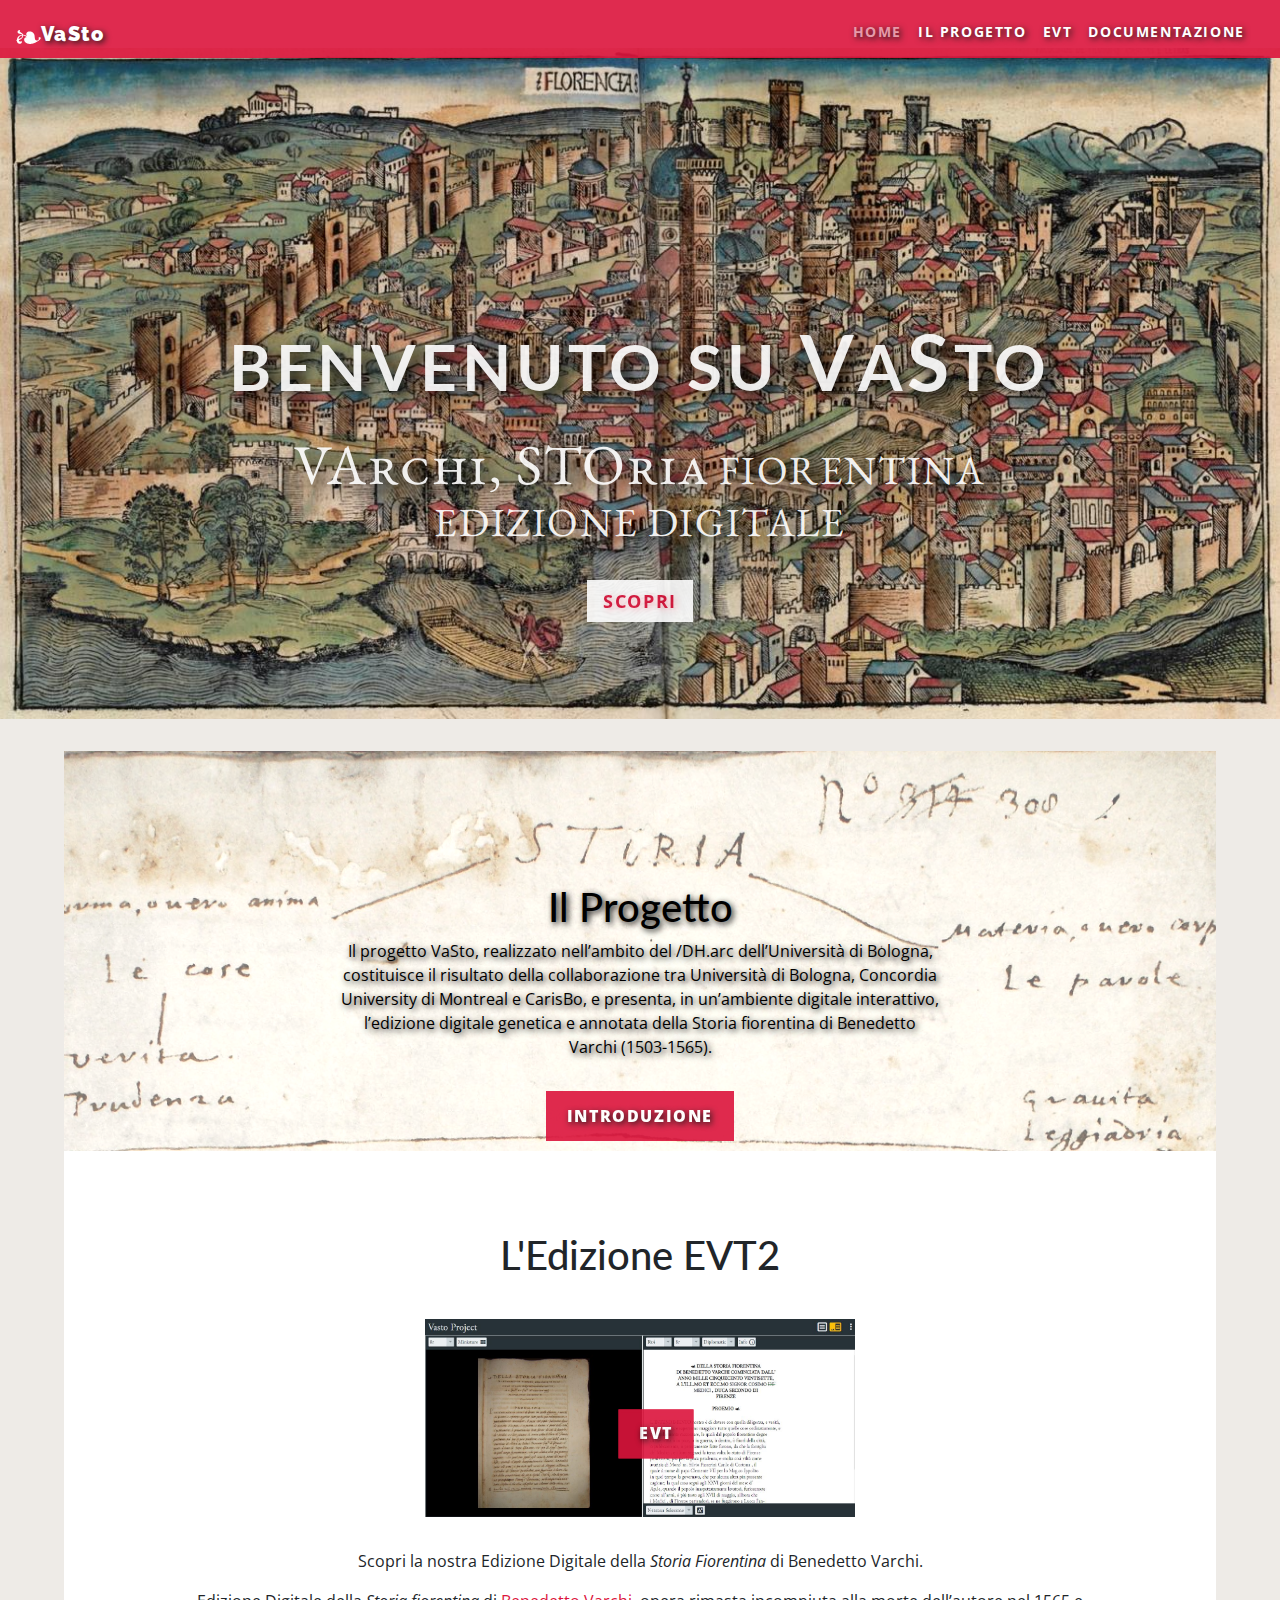
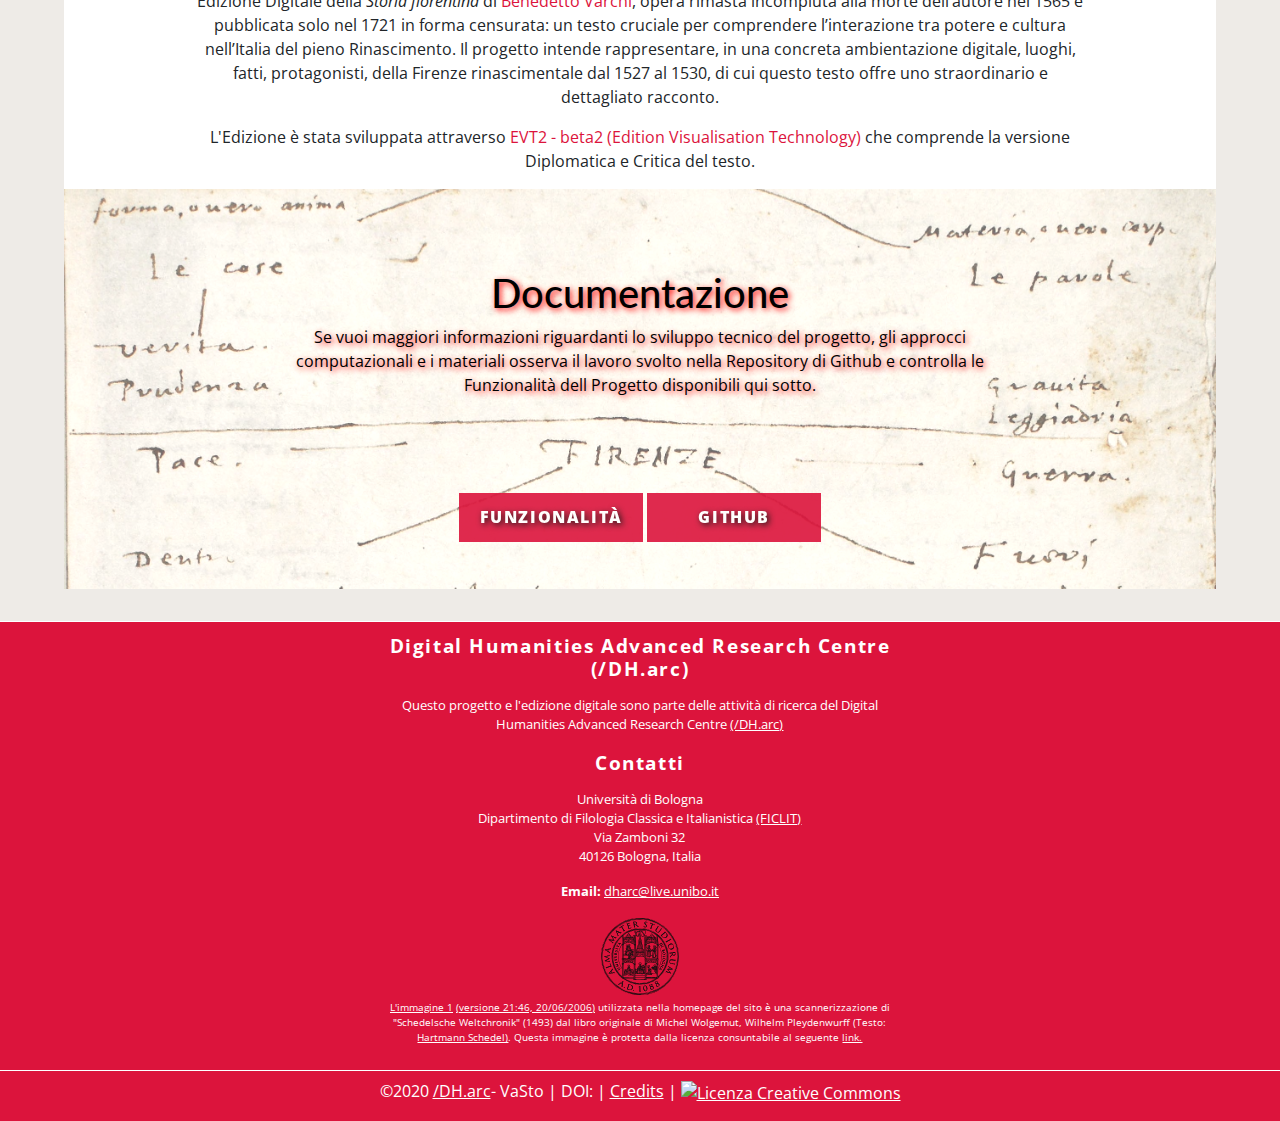
==== index.html @ d89b8e42 "init" ====
<!DOCTYPE html>
<html lang="en">
<head>
    <meta charset="utf-8">
    <meta name="viewport" content="width=device-width, initial-scale=1">
    <title>VaSto</title>
    <!-- Bootstrap CSS -->
    <link rel="stylesheet" href="https://stackpath.bootstrapcdn.com/bootstrap/4.4.1/css/bootstrap.min.css" integrity="sha384-Vkoo8x4CGsO3+Hhxv8T/Q5PaXtkKtu6ug5TOeNV6gBiFeWPGFN9MuhOf23Q9Ifjh" crossorigin="anonymous">
    <!-- Personal stylesheet -->
    <link rel="stylesheet" href="style.css">
    <!--    <link rel="stylesheet" href="css/fixed.css">-->
    <link rel="icon" href="images/favicon.ico" />
    <style>
        .navbar {
            background-color: #DC143C !important;
            opacity: 0.9 !important;
        }
        .btn-secondary{
            background-color: #DC143C !important;
            opacity: 0.9 !important;
            border-color: #DC143C !important ;
        }
    </style>
</head>

<body>

<!--- Start Home Section -->
<div id="home" style="padding-top:3em;">

    <!-- Navigation -->
    <nav id="navbar" class="navbar navbar-expand-md navbar-dark bg-dark fixed-top sticky-navigation" style="background-color: #DC143C;">
        <a class="navbar-brand" href="index.html"><img src="images/favicon.svg" alt="" style="width:15%;"/>VaSto</a>
        <button class="navbar-toggler" type="button" data-toggle="collapse" data-target="#navbarResponsive"  aria-label="Toggle navigation">
            <span class="navbar-toggler-icon"></span>
        </button>
        <div class="collapse navbar-collapse" id="navbarResponsive">
            <ul class="navbar-nav ml-auto">
                <li class="nav-item">
                    <a class="nav-link page-scroll active" href="index.html#Home">Home</a>
                </li>
                <li class="nav-item">
                    <a class="nav-link page-scroll" href="index.html#Progetto">Il Progetto</a>
                </li>
                <li class="nav-item">
                    <a class="nav-link page-scroll" href="index.html#EVT">EVT</a>
                </li>
                <li class="nav-item">
                    <a class="nav-link page-scroll" href="index.html#doc">Documentazione</a>
                </li>
            </ul>
        </div>
    </nav>
    <section class="page-section" id="Home">
        <div>
           
                <img class="d-block w-100" src="images/history.jpg" alt=""/>
                <div class="Home text-center">
                    <h1>BENVENUTO SU <span class="maiusc" style="font-size: 1.2em;">V</span>A<span class="maiusc" style="font-size: 1.2em;">S</span>TO</h1>
                    <h3><span class="maiusc" style="font-variant: small-caps !important;">VArchi, STOria</span> FIORENTINA<br>
                        EDIZIONE DIGITALE</h3>
                    <a class="btn btn-light btn-lg" href="#EVT" style="color: #DC143C; background-color: white; border-color: #DC143C; opacity: 0.9; border: none;">Scopri</a>
                </div>
           
        </div>

     </section>
      

</div>
<div class="b">
<!--- End Home Section -->

<!--- Start Overview Section -->
<section class="page-section" id="Progetto" style="height: 25em;">

    <div class="col-12 narrow text-center">
        <h1>Il Progetto</h1>
        <p class="d">Il progetto VaSto, realizzato nell’ambito del /DH.arc dell’Università di Bologna, costituisce il risultato della collaborazione tra Università di Bologna, Concordia University di Montreal e CarisBo, e presenta, in un’ambiente digitale interattivo, l’edizione digitale genetica e annotata della Storia fiorentina di Benedetto Varchi (1503-1565).</p>
        <a id="intro" class="btn btn-secondary btn-md" href="Progetto.html">Introduzione</a>
    </div>
</section>
    <section class="page-section" id="EVT" style="padding-top:2em;">
<div>
    <div class="col-12 narrow text-center">
        <h1>L'Edizione EVT2</h1>
        <div class="container">
        <img id="evt" src="images/evt.JPG" alt=""/>
        <a id="center" class="btn btn-secondary btn-md" href="evt2beta2/index.html" target="_blank">EVT</a>
        </div> 
        <p>Scopri la nostra Edizione Digitale della <em>Storia Fiorentina</em> di Benedetto Varchi.</p>
        <p class="red">Edizione Digitale della <em>Storia fiorentina</em> di <a href="http://www.treccani.it/enciclopedia/benedetto-varchi/" target="_blank">Benedetto Varchi</a>, opera rimasta incompiuta alla morte dell’autore nel 1565
            e pubblicata solo nel 1721 in forma censurata: un testo cruciale per comprendere l’interazione tra potere e cultura nell’Italia
            del pieno Rinascimento.  Il progetto intende rappresentare, in una concreta ambientazione digitale, luoghi,
            fatti, protagonisti, della Firenze rinascimentale dal 1527 al 1530, di cui questo testo offre uno straordinario e dettagliato racconto.</p>
        <p class="red">L'Edizione è stata sviluppata attraverso <a href="http://evt.labcd.unipi.it/" target="_blank">EVT2 - beta2 (Edition Visualisation Technology)</a> che comprende la versione Diplomatica e Critica del testo.</p>
        
    </div>
</div>
</section>

<!--- End Overview Section -->
<section class="page-section" id="doc" style="height: 25em; padding-top:2em;">

    <div class="col-12 narrow text-center">
        <h1>Documentazione</h1>
        <p class="d" style="padding-bottom:4em;">Se vuoi maggiori informazioni riguardanti lo sviluppo tecnico del progetto, gli approcci computazionali e i materiali osserva il lavoro svolto nella Repository di Github e controlla le Funzionalità dell Progetto disponibili qui sotto.</p>
        <a id="right" class="btn btn-secondary btn-md" href="Funzionalità.html">Funzionalità</a>
        <a id="left" class="btn btn-secondary btn-md" href="https://github.com/ValentinaPasqual/ProgettoVasto"  target="_blank">Github</a>

    </div>
</section>
</div>


<!--- Start Contact Section -->
<section class="foot">
    <footer>
        <div class="row justify-content-center pt-1" style="background-color:#DC143C;">

            <div class="col-md-5 text-center" style="font-size:80%">
                <h3>Digital Humanities Advanced Research Centre (/DH.arc)</h3>
                <p>Questo progetto e l'edizione digitale sono parte delle attività di ricerca del Digital Humanities Advanced Research Centre <a href="https://centri.unibo.it/dharc/en/research/projects-at-dh-arc">(/DH.arc)</a></p>
                <h3>Contatti</h3>
                <p>Università di Bologna<br>
                    Dipartimento di Filologia Classica e Italianistica <a href="https://ficlit.unibo.it/it">(FICLIT)</a><br>
                    Via Zamboni 32<br>
                    40126 Bologna, Italia</p>
                <p><strong>Email:</strong> <a class="email-link" href="mailto:dharc@live.unibo.it">dharc@live.unibo.it</a></p>
                <img src="images/unibologo.svg" style="width:15%; height:auto; margin-bottom:1%" alt=""/>

                <p style="font-size:80%"><a href="https://upload.wikimedia.org/wikipedia/commons/archive/b/ba/20170728095613%21Nuremberg_chronicles_-_FLORENCIA.png">L'immagine 1</a> <a href="https://commons.wikimedia.org/wiki/File:Nuremberg_chronicles_-_FLORENCIA.png#filehistory">(versione 21:46, 20/06/2006)</a> utilizzata nella homepage del sito è una scannerizzazione di "Schedelsche Weltchronik" (1493) dal libro originale di Michel Wolgemut, Wilhelm Pleydenwurff (Testo: <a href="https://commons.wikimedia.org/wiki/Hartmann_Schedel">Hartmann Schedel)</a>. Questa immagine è protetta dalla licenza consuntabile al seguente <a href="https://commons.wikimedia.org/wiki/File:Nuremberg_chronicles_-_FLORENCIA.png">link.</a></p>
            </div>

            <hr class="socket">
            <p>&copy;2020 <a href="https://centri.unibo.it/dharc/en">/DH.arc</a>- VaSto | DOI:    | <a href="credits.html">Credits</a> | <a rel="license" href="http://creativecommons.org/licenses/by-nc-nd/3.0/deed.it"><img alt="Licenza Creative Commons" style="border-width:0" src="http://i.creativecommons.org/l/by-nc-nd/3.0/88x31.png" /></a><br />
            </p>

        </div> <!-- End of Row -->
    </footer>
</section>

<!--- End Contact Section -->


<!--- Script Source Files -->
<script src="https://code.jquery.com/jquery-3.4.1.slim.min.js" integrity="sha384-J6qa4849blE2+poT4WnyKhv5vZF5SrPo0iEjwBvKU7imGFAV0wwj1yYfoRSJoZ+n" crossorigin="anonymous"></script>
<script src="https://cdn.jsdelivr.net/npm/popper.js@1.16.0/dist/umd/popper.min.js" integrity="sha384-Q6E9RHvbIyZFJoft+2mJbHaEWldlvI9IOYy5n3zV9zzTtmI3UksdQRVvoxMfooAo" crossorigin="anonymous"></script>
<script src="https://stackpath.bootstrapcdn.com/bootstrap/4.4.1/js/bootstrap.min.js" integrity="sha384-wfSDF2E50Y2D1uUdj0O3uMBJnjuUD4Ih7YwaYd1iqfktj0Uod8GCExl3Og8ifwB6" crossorigin="anonymous"></script>

<!--- End of Script Source Files -->
</body>
</html>
---- style.css ----
@import url('https://fonts.googleapis.com/css2?family=EB+Garamond:wght@800&display=swap');
@import url('https://fonts.googleapis.com/css2?family=Lato:wght@700&display=swap');
@import url('https://fonts.googleapis.com/css2?family=Open+Sans&display=swap');
@import url('https://fonts.googleapis.com/css2?family=Raleway:wght@900&display=swap');
@import url('https://fonts.googleapis.com/css2?family=Fira+Sans:wght@300&display=swap');
body {
    overflow-x: hidden;
    font-family: 'Open Sans', sans-serif;
    /*color: to be defined;*/
    margin: auto 0;
}

h1 {
    font-family: 'Lato', sans-serif;
}

h2, h3{
    font-family: 'EB Garamond', serif;
    letter-spacing: .1rem;
}
.maiusc{
    font-size: 1.4em;
}

.foot:before {
    height: 3.8rem;
    margin-top: -5rem;
    content: "";
    display: block;
}
#right{
   margin-right:4em;
}
#left{
   margin-left:4em;
   padding-left:3em;
   padding-right:3em;
}

.b{
     border-right: 4em solid rgba(231, 227, 221, 0.7);
     border-left: 4em solid rgba(231, 227, 221, 0.7);
     border-top: 2em solid rgba(231, 227, 221, 0.7);
     border-bottom: 2em solid rgba(231, 227, 221, 0.7);
}


/*--- Navbar --*/

.navbar {
    text-transform: uppercase;
    font-weight: 700;
    font-size: .9rem;
    letter-spacing: .1rem;
    background-color: #DC143C;
}
.navbar-dark{
    background-color: #DC143C;
}
.navbar-brand {
    text-transform: capitalize;
    height: 1.9rem;
    font-weight: 900;
    font-family: 'Raleway', sans-serif;
    text-shadow: 2px 2px 6px black;
}

.navbar-nav {
    padding-right: .7rem;

}

.navbar-dark .navbar-nav .nav-link {
    color: white;
    padding-top: .8rem;
    text-shadow: 2px 2px 6px black;

}



.navbar-dark .navbar-nav .nav-link.active,
.navbar-dark .navbar-nav .nav-link:hover {
    color:rgb(228, 143, 160);
    
}

#color {
    color:white;
}

/*--- Slider --*/



.Home {
    position: absolute;
    top:35%;
    text-transform: uppercase;
    width: 100%;
}

.Home h1 {
    font-size: 4rem;
    font-weight: 700;
    letter-spacing: .3rem;
    color: rgba(255, 255, 255, 0.911);
    text-shadow: .4rem .4rem .9rem black;
    padding-bottom: 1rem;
}

.Home h3 {
    font-size: 2.5rem;
    font-weight: 400;
    text-shadow: .5rem .5rem 1rem black;
    padding-bottom: 1.6rem;
    color:rgba(255, 255, 255, 0.911);
    font-variant: small-caps;
}
.parallax{
    background-color:rgb(240, 240, 240);
    height: 100%; 

  /* Create the parallax scrolling effect */
  background-attachment: fixed;
  background-position: center;
  background-repeat: no-repeat;
  background-size: cover;
}
.btn-lg {
    border-width: medium;
    border-radius: 0;
    font-size: 1.1rem;
    font-family: 'Open Sans', sans-serif;
    font-weight: bold;
    letter-spacing: .1rem;
    text-shadow: 2px 2px 6px lightpink;
}

#evt{
    padding-top: 2rem;
    padding-bottom: 2rem;
}
.red a:link{
    color:crimson;
}
.red a:hover{
    color:crimson;
}
.red a:visited{
    color:crimson;
}
/*--- Overview Section --*/

.d{
    padding-left: 5rem;
    padding-right: 5rem;
}

#doc{

    color: black;
    text-shadow: 2px 2px 6px red;
    position:relative;
}
#doc:after{
 

        content: "";
        background: url("images/writ.JPG");
        background-position: center; /* Center the image */
        background-repeat: no-repeat; /* Do not repeat the image */
        background-size: cover;
        
        opacity: 0.6;
        top: 0;
        left: 0;
        bottom: 0;
        right: 0;
        position: absolute;
        z-index: -1; 
        filter: sepia(20%);

      
}

#Progetto{
    


    color: black;
    text-shadow: 2px 2px 6px black;
    padding-top: 5.3em;
    padding-left: 5em;
    padding-right: 5em;
    padding-bottom:0.5em;
    position:relative;


}
#Progetto:after{

        content: "";
        background: url("images/storia.JPG");
        background-position: center; /* Center the image */
        background-repeat: no-repeat; /* Do not repeat the image */
        background-size: cover;
        opacity: 0.6;
        top: 0;
        left: 0;
        bottom: 0;
        right: 0;
        position: absolute;
        z-index: -1;
        filter: sepia(20%);
        padding-bottom:0.5em;

      
}

#EVT{

    border-color: #DC143C;
    border-width: 5rem;
    border-radius: 0.5rem ;

}

.narrow {
    width: 80%;
    margin: 0 auto;
    padding-top: 3rem;
}
.btn-md {
    border-width: medium;
    border-radius: 0;
    padding: .6rem 1.1rem;
    text-transform: uppercase;
    margin: 1rem;
    font-family: 'Open Sans', sans-serif;
    letter-spacing: .1rem;
    font-weight: 900;
    color: white;
    text-shadow: 2px 2px 6px black;
}
.container{
position: relative;

}
#evt{
    width: 50%;
}
#center{
    position: absolute;
    top: 50%;
    left: 50%;
    transform: translate(-50%, -50%);
    -ms-transform: translate(-50%, -50%);
}

footer {
    color: white;
    margin-top: 1.3em;
    font-size: 1rem;

}

footer h3 {
    font-size: 1.2rem;
    margin-top: 0.5rem;
    margin-bottom: 1rem;
    font-family: 'Open Sans', sans-serif;
    font-weight: bold;
}

footer a {
    color: white;
}
footer a:hover{
    color: lightcoral;

}
footer a:link{
    color: white;
    text-decoration: underline;

}

footer a:visited {
    color:lightpink;
  }

hr.socket {
    border-top: .1rem solid white;
    width: 100%;
    margin: 0.5rem;
}
.credits{
    background-color: rgba(231, 227, 221, 0.7);
    margin-left:5em;
    margin-right: 10em;
}
#Credits h1{
    color: #DC143C;
    font-size:3rem;
    font-weight:bold;
    font-family: 'Fira Sans', sans-serif;
    padding-bottom: 0.5rem;
}
#Credits h2{
    color: black;
    font-size:1.3rem;
    font-weight:bold;
    font-family: 'Fira Sans', sans-serif;
    padding-top: 0.5rem;
    padding-bottom: 0.2rem;
}

#Credits p{
    color: rgb(31, 28, 28);
    font-size:1rem;
    font-family: 'Fira Sans', sans-serif;
    text-align: justify;
    font-size: 1.2em;
}
#Credits a:link{
    color: #DC143C;
}

#Credits a:visited {
    color:crimson;
  }
#Credits a:hover {
    color:crimson;
  }
#Documentation a:link{
    color: #DC143C;
}

#Documentation a:visited {
    color:crimson;
  }
#Documentation a:hover {
    color:crimson;
  }

#Documentation p{
    font-family: 'Fira Sans', sans-serif;
    text-align: justify;
    color: rgb(31, 28, 28);
}
#Documentation li{
    font-family: 'Fira Sans', sans-serif;
    text-align: justify;
    color: rgb(31, 28, 28);
    font-size: 1.2em;
    padding-bottom:0.4em
}
#Documentation h1{
    color: #DC143C;
    font-size:3rem;
    font-weight:bold;
    font-family: 'Fira Sans', sans-serif;
    padding-bottom: 0.5rem;
}
#Documentation h2{
    color: black;
    font-size:1.3rem;
    font-weight:bold;
    font-family: 'Fira Sans', sans-serif;
    padding-top: 0.5rem;
    padding-bottom: 0.2rem;
}
#Documentation h3{
    color: black;
    font-size:1rem;
    font-weight:bold;
    font-family: 'Fira Sans', sans-serif;
    padding-top: 0.5rem;
    padding-bottom: 0.2rem;
}

#Documentation p {
    font-weight:normal;
    font-size: 1.2em;
}
/*  #Documentation ul{
    list-style-type: none;
}*/
#Documentation ol{
    list-style-type: upper-roman;
}
#left{
    margin-left:0em;
}
#right{
    margin-right:0em;
}
.container-fluid{
    width: 90% !important;
    margin-right:2em !important;
    padding: 3em !important;
}

@media screen and (min-width:769px) and (max-width: 1199px) {  
    .Home{
        top: 20%;
    }
    .Home h1 {
        font-size: 3rem;
        letter-spacing: .15rem;
        padding-bottom: .5rem;
    }
    .Home h3 {
        font-size: 2rem;
        padding-bottom: 1.2rem;
        letter-spacing: .15rem;
    }
    .btn-lg {
        font-size: 0.9rem;
        letter-spacing: .25rem;
    }
    .btn-md {
        font-size: 0.9rem;
        letter-spacing: .25rem;
    }
    #center{
        font-size: 0.9rem;
        letter-spacing: .25rem;
    }
    .narrow h1 {
        font-size: 1.5rem;
    }
    h3{
        font-size: 1.5rem;
    }
    footer h3{
        font-size: 1rem;
    }
    footer{
        font-size:100%;
    }

    #Credits h1{
        font-size: 1.8rem;
        padding-bottom: 1rem;
    }
    #Credits h2{
        font-size: 1.5rem;;
    }
    
    #Credits p{
        font-size: 1rem
    }
    #Documentation h1{
        font-size: 1.8rem;
        padding-bottom: 1rem;
    }
   
    #Documentation h2{
        font-size: 1.5rem;;
    }
    #Documentation h3{
        font-size: 1.2rem;;
    }
    
    #Documentation p{
        font-size: 1rem
    }

    #doc{
        height:40%;
    }
    #Progetto{
    height:120%;
 
    padding-top: 2em;
    }
    p{
        font-size:95%;
    }
    .d{
        padding-left: 0em !important;
        padding-right:0em !important;
        padding-top: 3em;
        font-size: 95%;
    }
    #evt{
        width: 80%;
    }
    .b{
       border-left: 1em;
        border-right: 1em;
    }
    .footer{
        margin-top:1.9em;
    }
    .credits{
        margin: 0em;
    }
}

/*--- Media Queries --*/
@media (max-width: 768px) {
    .Home{
        top: 30%;
    }
    .Home h1 {
        font-size: 2rem;
        letter-spacing: .15rem;
        padding-bottom: .7rem;
    }
    .Home h3 {
        font-size: 1.2rem;
        padding-bottom: 2rem;
        letter-spacing: .15rem;
    }
    .btn-lg {
        font-size: 0.9rem;
        letter-spacing: .15rem;
    }
    .btn-md {
        font-size: 0.9rem;
        letter-spacing: .15rem;
    }
    #center{
        font-size: 0.9rem;
        letter-spacing: .15rem;
        margin-left:0.2em !important;
    }
    .narrow h1 {
        font-size: 95%;
    }
    h3{
        font-size: 95%;
    }

    #Credits h1{
        font-size:95%;
        padding-bottom: 1rem;
    }
    #Credits h2{
        font-size: 95%;
    }
    
    #Credits p{
        font-size: 95%;
    }
    #Documentation h1{
        font-size: 1.2rem;
        padding-bottom: 1rem;
    }
   
    #Documentation h2{
        font-size: 95%;
    }
    #Documentation h3{
        font-size: 95%;
    }
    
    #Documentation p{
        font-size: 95%;
    }
    #Documentation li{
        font-size: 95%;
    }
    #doc{
        height:30%;
    }
    p{
        font-size:95%;
    }
    #Progetto{
        padding-top:2em;
        padding-left: 0em;
        padding-right: 0em;
    }
    .d{
        padding-left: 0em !important;
        padding-right:0em !important;
        padding-top: 0em;
         font-size: 95%;
    }
    .b{
        border-left: 2em;
        border-right: 2em;
    }
    .footer{
        margin-top:1.6em;
    }
    .credits{
        margin: 0em;
    }
}


@media (max-width: 575px) {
    .Home{
        top: 15%;
    }
    .Home h1 {
        font-size: 100%;
        letter-spacing: .15rem;
        padding-bottom: .5rem;
    }
    .Home h3 {
        font-size: 95%;
        padding-bottom: .8rem;
        letter-spacing: .15rem;
    }
    .btn-lg {
        font-size: .9rem;
        letter-spacing: .10rem;
    }
    .btn-md{
        font-size: .9rem;
        letter-spacing: .10rem;
    }
    #center{
        font-size: 0.9rem;
        letter-spacing: .10rem;
        margin-right: 0.5em;

    }
    .narrow h1 {
        font-size: 1rem;
    }
    h3{
        font-size: 1.1rem;
    }
    footer h3{
        font-size: 0.8rem;
    }
    #Credits h1{
        font-size: 95%;
        padding-bottom: 1rem;
    }
    #Credits h2{
        font-size: 95%;
    }
    
    #Credits p{
        font-size: 75%;
    }
    #Documentation h1{
        font-size: 100%;
        padding-bottom: 1.5rem;
    }
    #Documentation h2{
        font-size: 100%;
    }
    #Documentation h3{
        font-size: 75%;
    }
    #Documentation p{
        font-size: 95%;
    }
    #Documentation li{
        font-size: 95%;
    }
    #doc{
        height:40%;
    }
    p{
        font-size:100%;
    }
    footer{
        font-size:85%;
    }
    .d{
        padding-left: 0em !important;
        padding-right:0em !important;
        padding-top: 0em;
        font-size:100%;
    }
    .b{
        border-left: 0em;
        border-right: 0em;
        font-size:95%;
    }
    #Progetto{
        padding-top: 1em;
        padding-left: 0em;
        padding-right: 0em;
    }
    #Progetto:after{
        opacity:0.3;
    }
    #doc:after{
        opacity:0.3;
    }
    #left{
    margin-left:0em;
    font-size:70%;
    left:70%;
}
    #right{
    margin-right:0em;
    font-size:70%;
}
#intro{
    font-size:70%;
}
#center{
    font-size:70%;
    margin-right: 0.5em;
}
.credits{
    margin: 0em;
}
}
@media (min-width: 1200px) { 
    .Home{
        height: 30em;
    }

}



/*============ BOOTSTRAP BREAK POINTS:

Extra small (xs) devices (portrait phones, less than 576px)
No media query since this is the default in Bootstrap

Small (sm) devices (landscape phones, 576px and up)
@media (min-width: 576px) { ... }

Medium (md) devices (tablets, 768px and up)
@media (min-width: 768px) { ... }

Large (lg) devices (desktops, 992px and up)
@media (min-width: 992px) { ... }

Extra (xl) large devices (large desktops, 1200px and up)
@media (min-width: 1200px) { ... }

=============*/

.Home h1 {text-transform:capitalize !Important}
.Home h3 {text-transform:capitalize !Important}
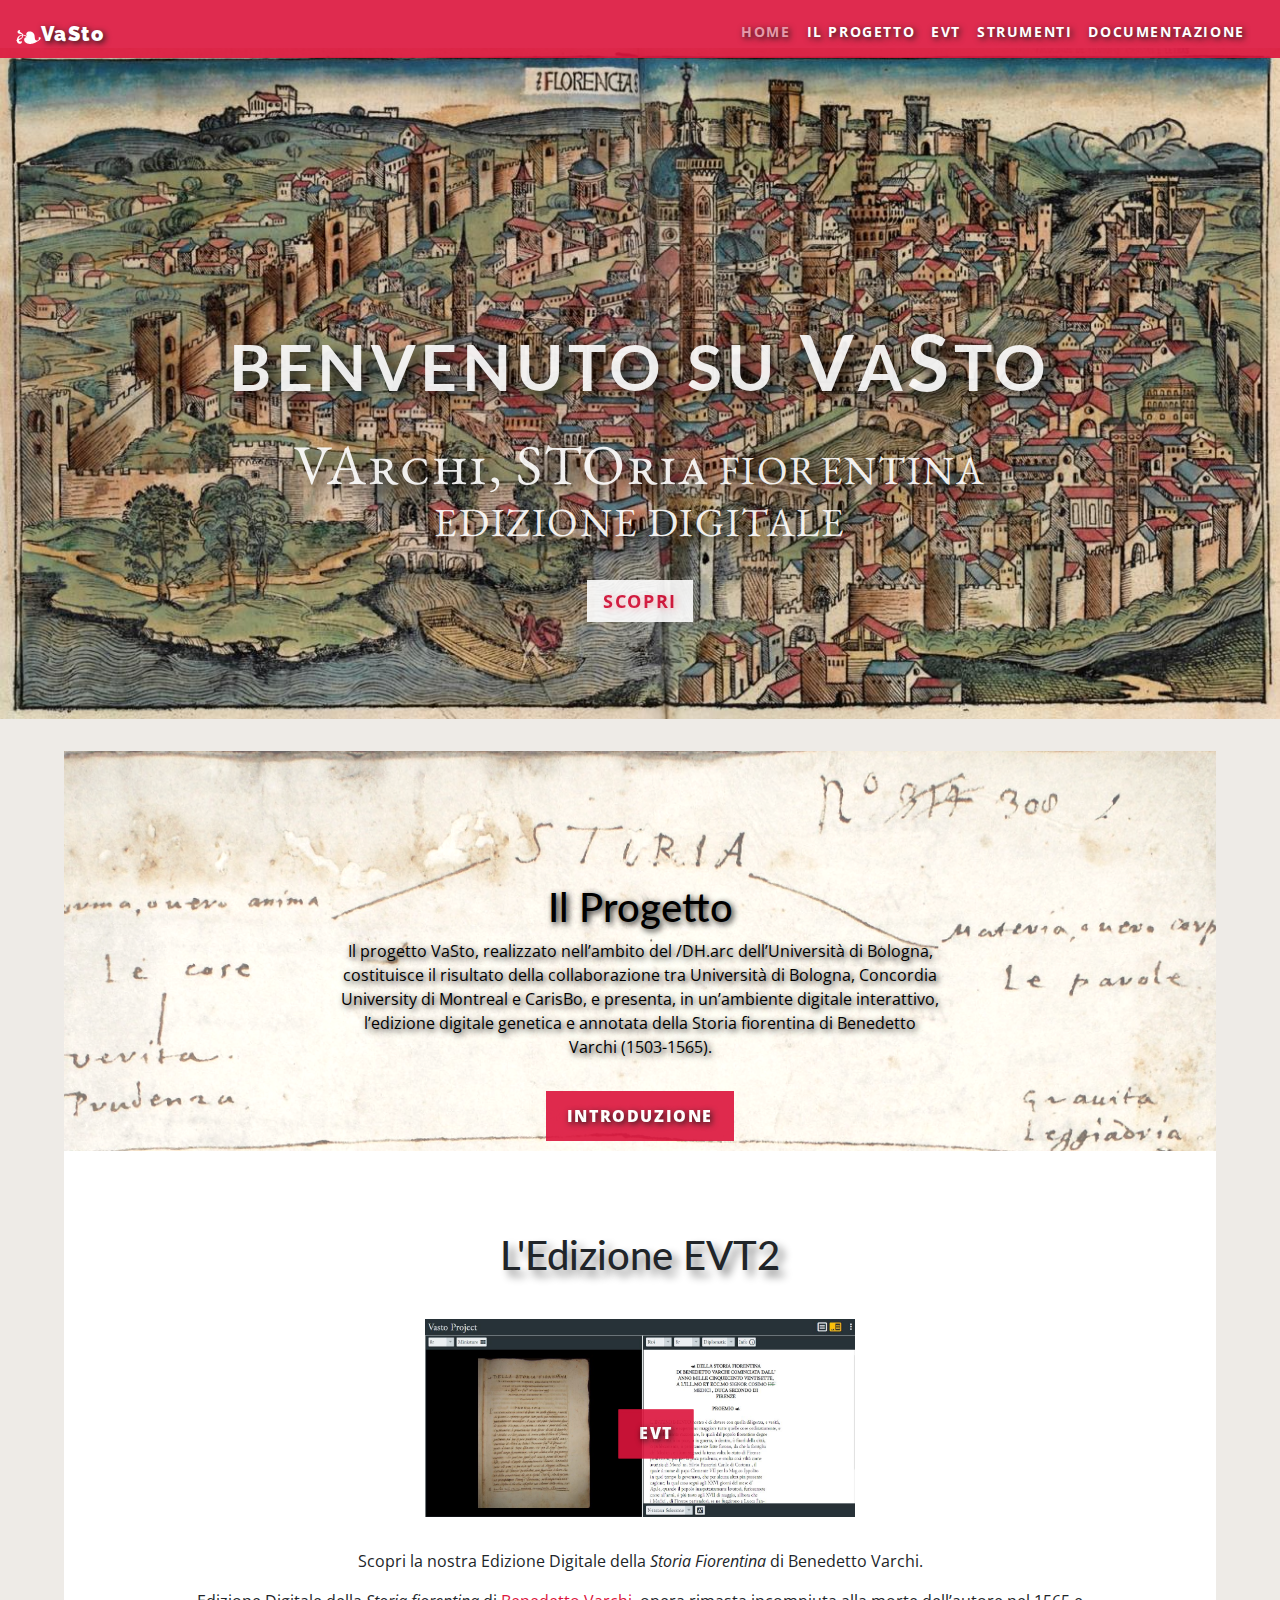
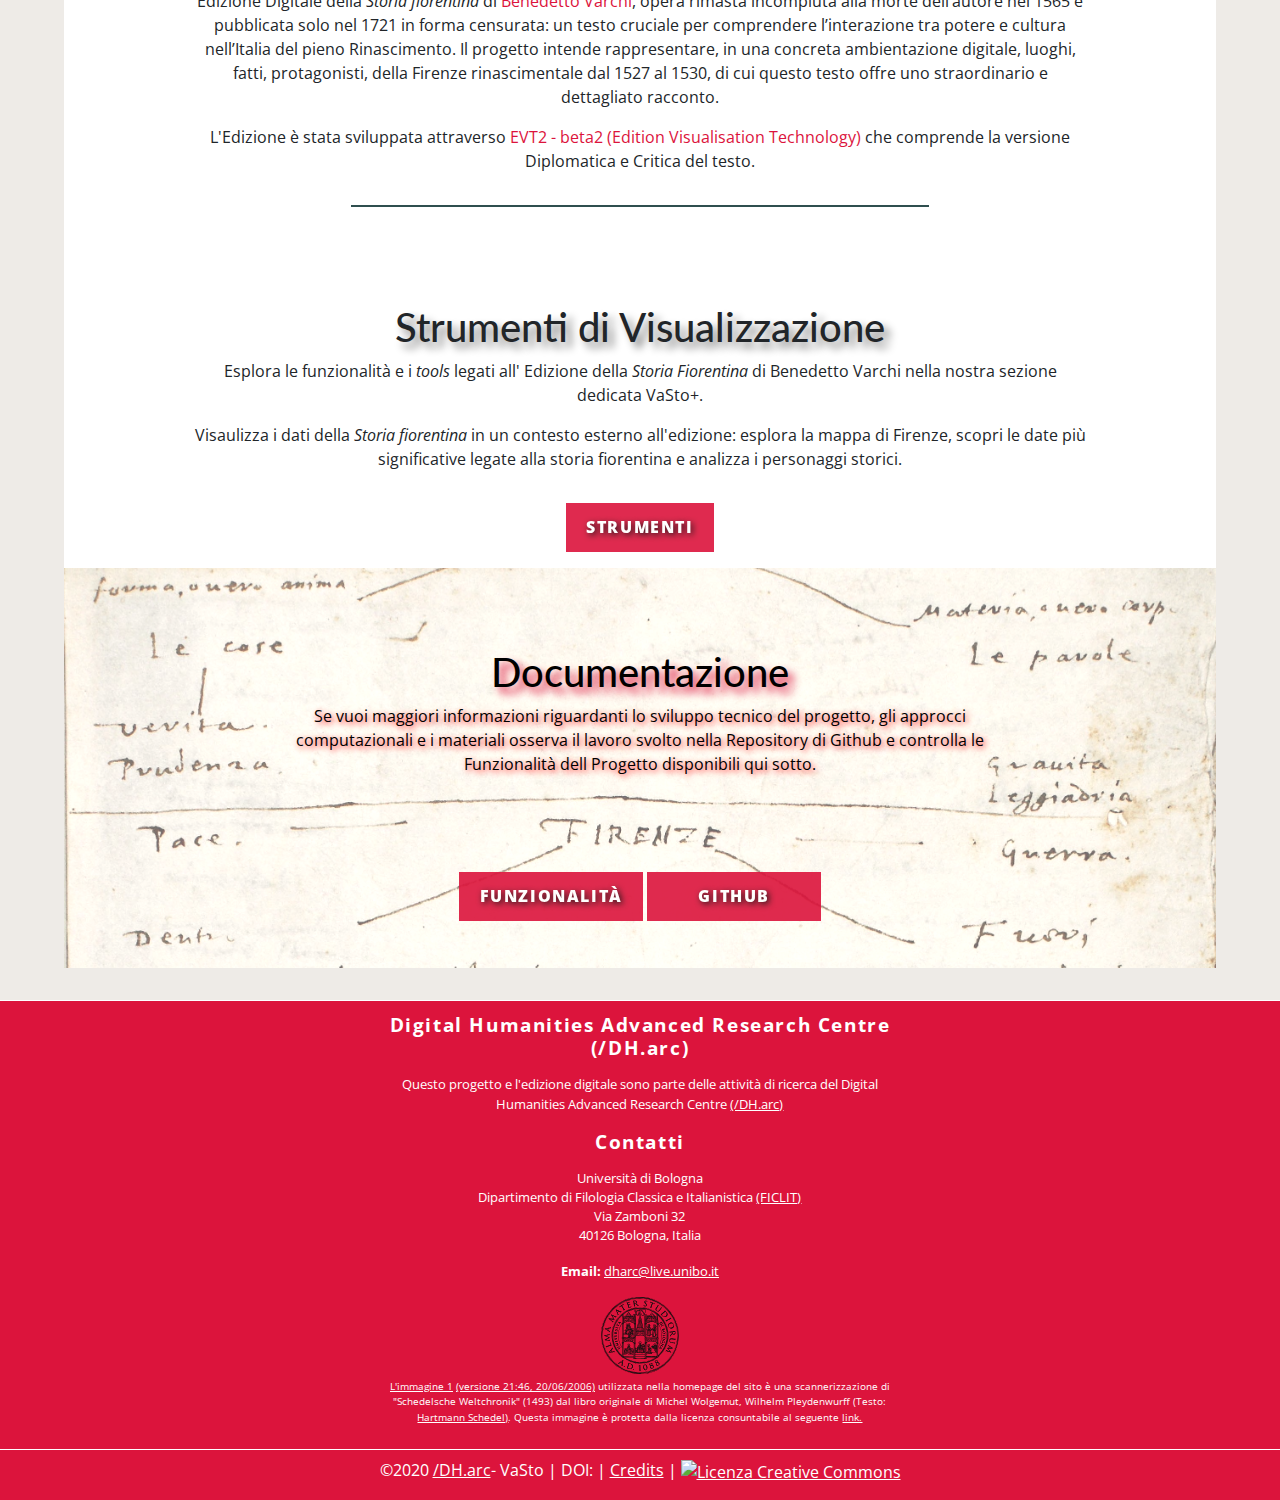
==== commit 7900e8fb: "Change" ====
--- a/index.html
+++ b/index.html
@@ -45,9 +45,13 @@
                 <li class="nav-item">
                     <a class="nav-link page-scroll" href="index.html#EVT">EVT</a>
                 </li>
+                 <li class="nav-item">
+                    <a class="nav-link page-scroll" href="index.html#Strumenti">Strumenti</a>
+                </li>
                 <li class="nav-item">
                     <a class="nav-link page-scroll" href="index.html#doc">Documentazione</a>
                 </li>
+               
             </ul>
         </div>
     </nav>
@@ -83,10 +87,10 @@
     <section class="page-section" id="EVT" style="padding-top:2em;">
 <div>
     <div class="col-12 narrow text-center">
-        <h1>L'Edizione EVT2</h1>
+        <h1 style="text-shadow: .4rem .4rem .5rem #808080 !important;">L'Edizione EVT2</h1>
         <div class="container">
         <img id="evt" src="images/evt.JPG" alt=""/>
-        <a id="center" class="btn btn-secondary btn-md" href="evt2beta2/index.html" target="_blank">EVT</a>
+        <a id="center" class="btn btn-secondary btn-md" href="https://milenacorbellini.github.io/VaSto_master/index.html#/imgTxt?d=Storia_Fiorentina&p=fol_701&s=Proemio&e=diplomatic&ce=critical" target="_blank">EVT</a>
         </div> 
         <p>Scopri la nostra Edizione Digitale della <em>Storia Fiorentina</em> di Benedetto Varchi.</p>
         <p class="red">Edizione Digitale della <em>Storia fiorentina</em> di <a href="http://www.treccani.it/enciclopedia/benedetto-varchi/" target="_blank">Benedetto Varchi</a>, opera rimasta incompiuta alla morte dell’autore nel 1565
@@ -98,12 +102,24 @@
     </div>
 </div>
 </section>
+<hr style="width:50%; margin-top: 2em; border: 1.5px solid darkslategrey;">
+<section class="page-section" id="strumenti" style="padding-top:2em;">
+    <div>
+        <div class="col-12 narrow text-center">
+            <h1 style="text-shadow: .4rem .4rem .5rem #808080 !important;">Strumenti di Visualizzazione</h1>
+            
+            <p>Esplora le funzionalità e i <i>tools</i> legati all' Edizione della <em>Storia Fiorentina</em> di Benedetto Varchi nella nostra sezione dedicata VaSto+.</p>
+            <p class="red">Visaulizza i dati della <em>Storia fiorentina</em> in un contesto esterno all'edizione: esplora la mappa di Firenze, scopri le date più significative legate alla storia fiorentina e analizza i personaggi storici. </p>
+            <a class="btn btn-secondary btn-md" href="Strumenti.html" target="_blank">STRUMENTI</a>
+        </div>
+    </div>
+    </section>
 
 <!--- End Overview Section -->
 <section class="page-section" id="doc" style="height: 25em; padding-top:2em;">
 
     <div class="col-12 narrow text-center">
-        <h1>Documentazione</h1>
+        <h1 style="text-shadow: .4rem .4rem .5rem  #DC143C !important;">Documentazione</h1>
         <p class="d" style="padding-bottom:4em;">Se vuoi maggiori informazioni riguardanti lo sviluppo tecnico del progetto, gli approcci computazionali e i materiali osserva il lavoro svolto nella Repository di Github e controlla le Funzionalità dell Progetto disponibili qui sotto.</p>
         <a id="right" class="btn btn-secondary btn-md" href="Funzionalità.html">Funzionalità</a>
         <a id="left" class="btn btn-secondary btn-md" href="https://github.com/ValentinaPasqual/ProgettoVasto"  target="_blank">Github</a>
--- a/style.css
+++ b/style.css
@@ -13,6 +13,7 @@
 
 h1 {
     font-family: 'Lato', sans-serif;
+
 }
 
 h2, h3{
@@ -301,6 +302,12 @@
     margin-left:5em;
     margin-right: 10em;
 }
+.strumenti{
+    background-color: rgba(231, 227, 221, 0.7);
+    margin-left:1em;
+    margin-right: 3em;
+    font-family: 'Fira Sans', sans-serif;
+}
 #Credits h1{
     color: #DC143C;
     font-size:3rem;
@@ -334,6 +341,39 @@
 #Credits a:hover {
     color:crimson;
   }
+ #Strumenti h1{
+    color: #DC143C;
+    font-size:3rem;
+    font-weight:bold;
+    font-family: 'Fira Sans', sans-serif;
+    padding-bottom: 0.5rem;
+}
+#Strumenti h2{
+    color: black;
+    font-size:1.3rem;
+    font-weight:bold;
+    font-family: 'Fira Sans', sans-serif;
+    padding-top: 0.5rem;
+    padding-bottom: 0.2rem;
+}
+
+#Strumenti p{
+    color: rgb(31, 28, 28);
+    font-size:1rem;
+    font-family: 'Fira Sans', sans-serif;
+    text-align: justify;
+    font-size: 1.2em;
+}
+#Strumenti a:link{
+    color: #DC143C;
+}
+
+#Strumenti a:visited {
+    color:crimson;
+  }
+#Strumenti a:hover {
+    color:crimson;
+  }
 #Documentation a:link{
     color: #DC143C;
 }
@@ -471,6 +511,8 @@
 
     #doc{
         height:40%;
+        color: black;
+        text-shadow: 2px 2px 6px red;
     }
     #Progetto{
     height:120%;
@@ -498,6 +540,20 @@
     }
     .credits{
         margin: 0em;
+    }
+    .strumenti{
+        margin:Oem;
+    }
+    #S{
+        margin: 0em 0em 0em 0em !important;
+        padding: 0em !important;
+      
+    }
+    .grid-container {
+        display: grid;
+        grid-template-columns: auto !important;
+        padding: 5px;
+        grid-column-gap: 0px;
     }
 }
 
@@ -592,6 +648,21 @@
     .credits{
         margin: 0em;
     }
+    .strumenti{
+        margin: 0em;
+     
+    }
+    #S{
+        margin: 0em 0em 0em 0em !important;
+        padding: 0em !important;
+      
+    }
+    .grid-container {
+        display: grid;
+        grid-template-columns: auto ;
+        padding: 5px;
+        grid-column-gap: 0px;
+    }
 }
 
 
@@ -709,6 +780,20 @@
 .credits{
     margin: 0em;
 }
+.strumenti{
+    margin:Oem;
+}
+#S{
+    margin: 0em 0em 0em 0em !important;
+    padding: 0em !important;
+  
+}
+.grid-container {
+    display: grid;
+    grid-template-columns: auto ;
+    padding: 5px;
+    grid-column-gap: 0px;
+}
 }
 @media (min-width: 1200px) { 
     .Home{
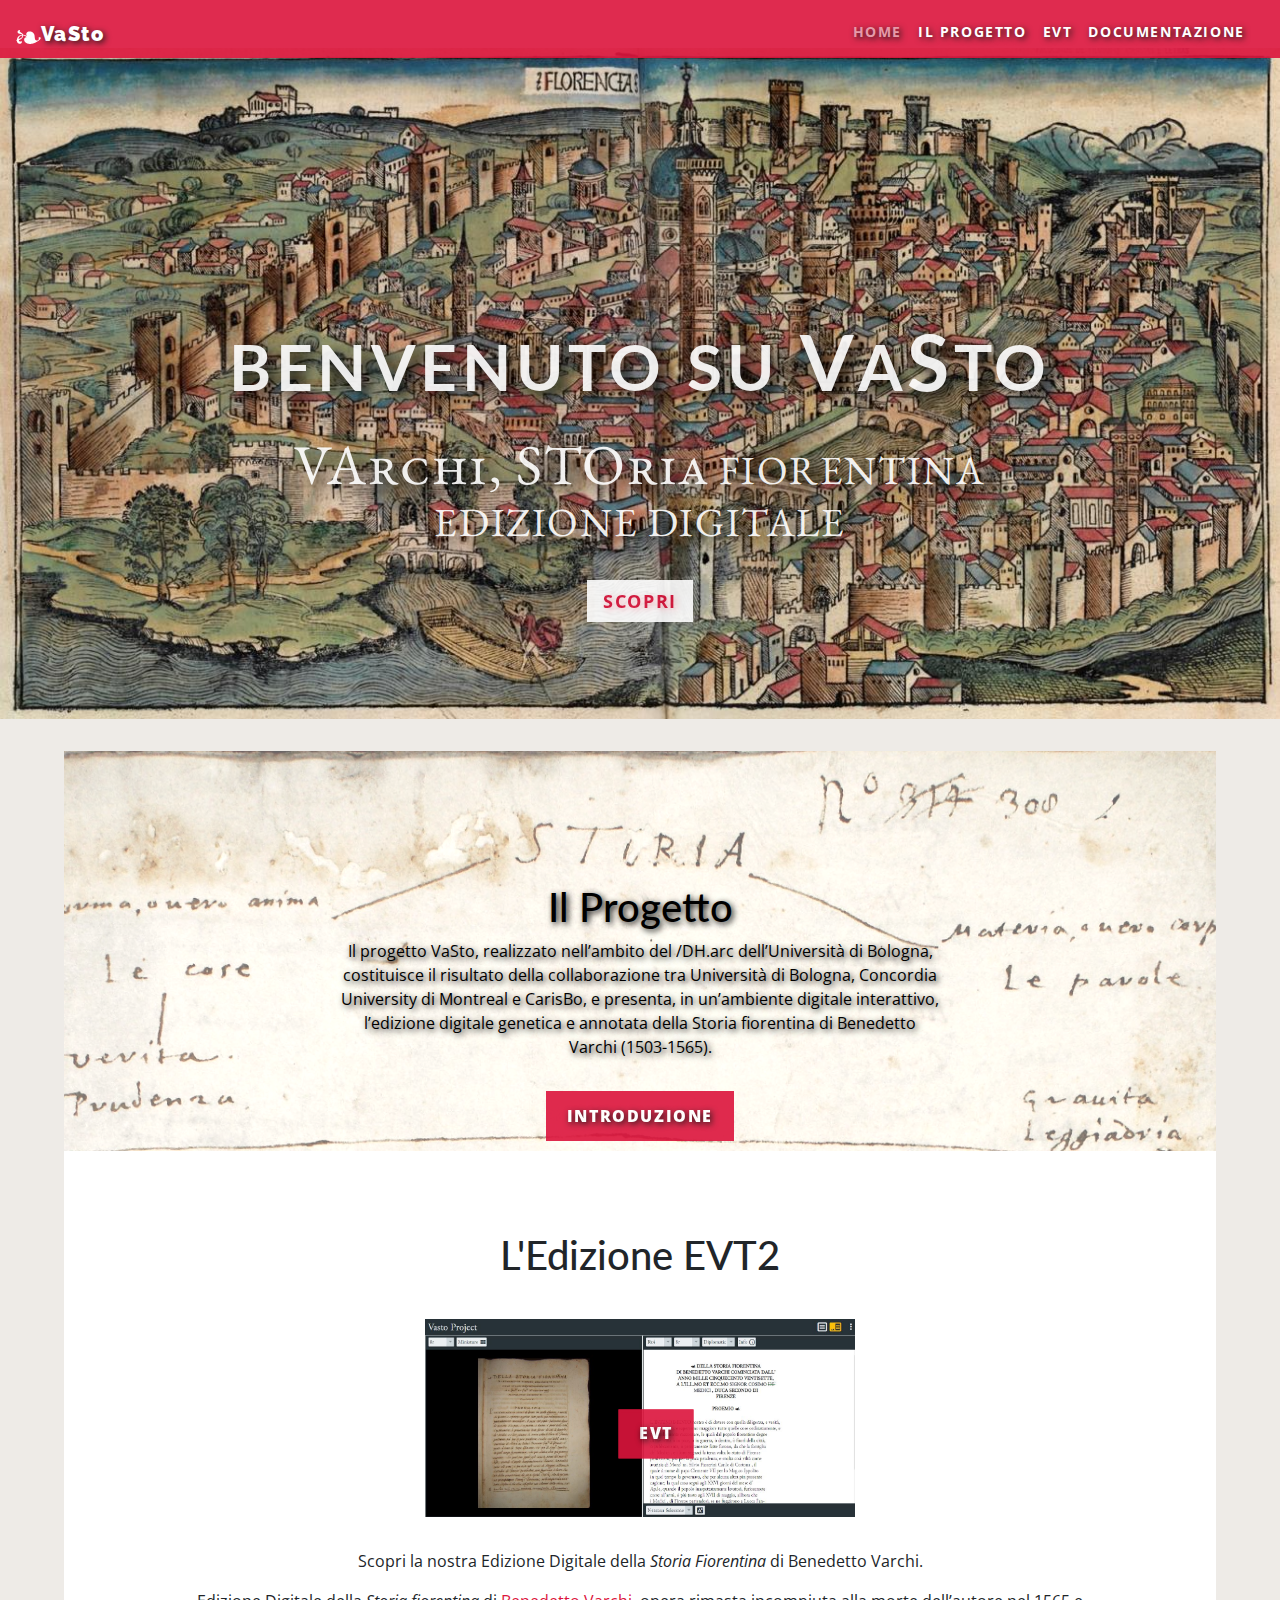
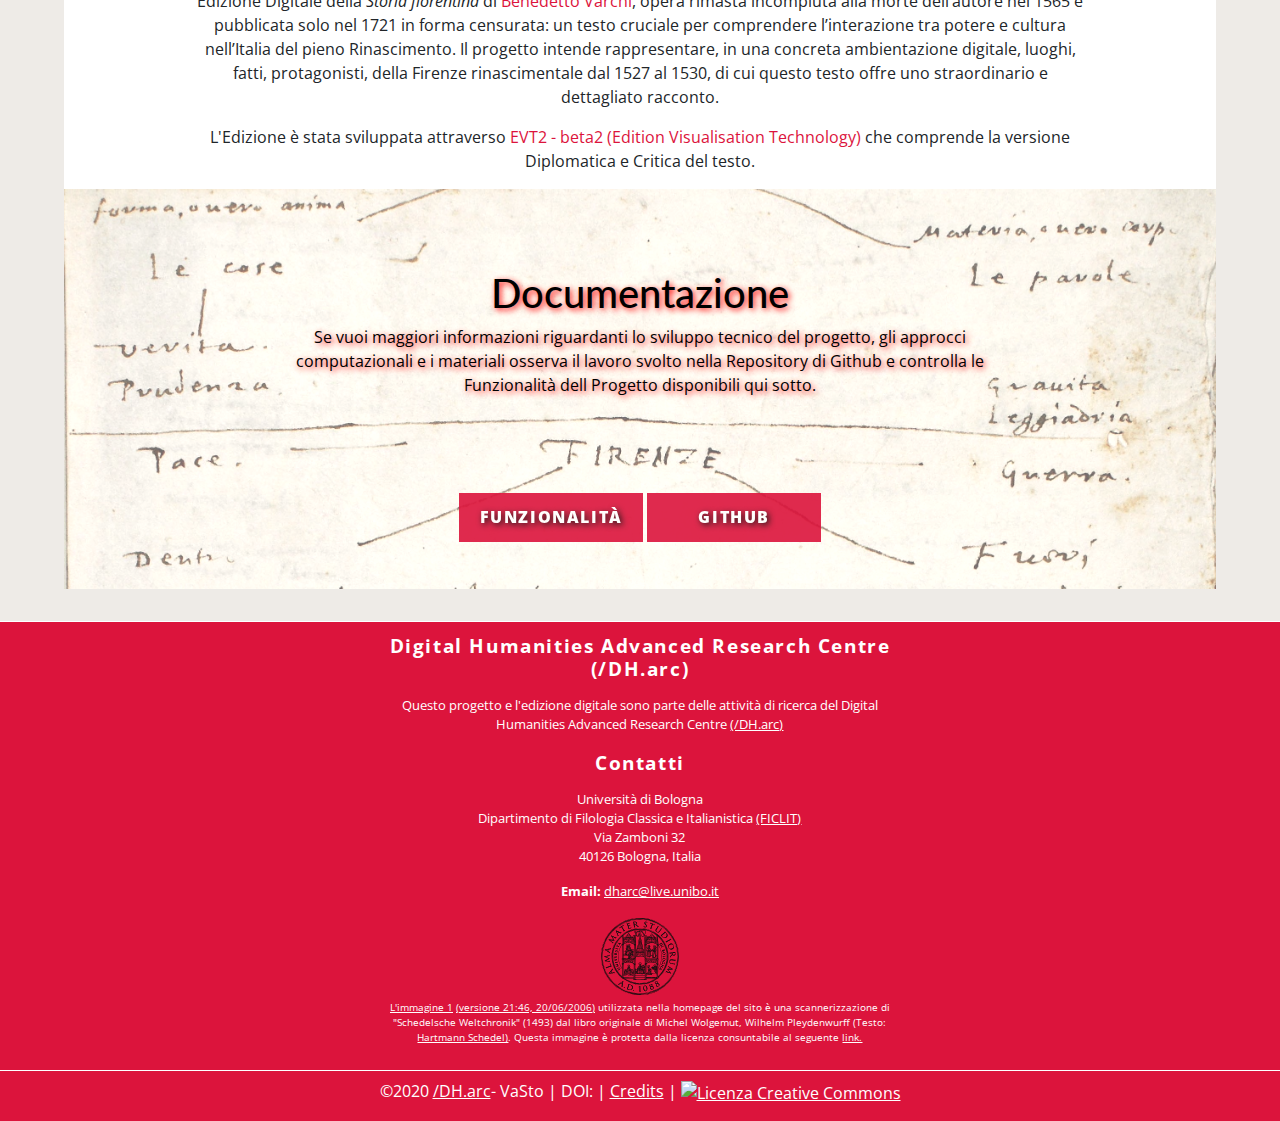
==== commit 71893b9e: "Change" ====
--- a/index.html
+++ b/index.html
@@ -45,13 +45,9 @@
                 <li class="nav-item">
                     <a class="nav-link page-scroll" href="index.html#EVT">EVT</a>
                 </li>
-                 <li class="nav-item">
-                    <a class="nav-link page-scroll" href="index.html#Strumenti">Strumenti</a>
-                </li>
                 <li class="nav-item">
                     <a class="nav-link page-scroll" href="index.html#doc">Documentazione</a>
                 </li>
-               
             </ul>
         </div>
     </nav>
@@ -87,10 +83,10 @@
     <section class="page-section" id="EVT" style="padding-top:2em;">
 <div>
     <div class="col-12 narrow text-center">
-        <h1 style="text-shadow: .4rem .4rem .5rem #808080 !important;">L'Edizione EVT2</h1>
+        <h1>L'Edizione EVT2</h1>
         <div class="container">
         <img id="evt" src="images/evt.JPG" alt=""/>
-        <a id="center" class="btn btn-secondary btn-md" href="https://milenacorbellini.github.io/VaSto_master/index.html#/imgTxt?d=Storia_Fiorentina&p=fol_701&s=Proemio&e=diplomatic&ce=critical" target="_blank">EVT</a>
+        <a id="center" class="btn btn-secondary btn-md" href="evt2beta2/index.html" target="_blank">EVT</a>
         </div> 
         <p>Scopri la nostra Edizione Digitale della <em>Storia Fiorentina</em> di Benedetto Varchi.</p>
         <p class="red">Edizione Digitale della <em>Storia fiorentina</em> di <a href="http://www.treccani.it/enciclopedia/benedetto-varchi/" target="_blank">Benedetto Varchi</a>, opera rimasta incompiuta alla morte dell’autore nel 1565
@@ -102,24 +98,12 @@
     </div>
 </div>
 </section>
-<hr style="width:50%; margin-top: 2em; border: 1.5px solid darkslategrey;">
-<section class="page-section" id="strumenti" style="padding-top:2em;">
-    <div>
-        <div class="col-12 narrow text-center">
-            <h1 style="text-shadow: .4rem .4rem .5rem #808080 !important;">Strumenti di Visualizzazione</h1>
-            
-            <p>Esplora le funzionalità e i <i>tools</i> legati all' Edizione della <em>Storia Fiorentina</em> di Benedetto Varchi nella nostra sezione dedicata VaSto+.</p>
-            <p class="red">Visaulizza i dati della <em>Storia fiorentina</em> in un contesto esterno all'edizione: esplora la mappa di Firenze, scopri le date più significative legate alla storia fiorentina e analizza i personaggi storici. </p>
-            <a class="btn btn-secondary btn-md" href="Strumenti.html" target="_blank">STRUMENTI</a>
-        </div>
-    </div>
-    </section>
 
 <!--- End Overview Section -->
 <section class="page-section" id="doc" style="height: 25em; padding-top:2em;">
 
     <div class="col-12 narrow text-center">
-        <h1 style="text-shadow: .4rem .4rem .5rem  #DC143C !important;">Documentazione</h1>
+        <h1>Documentazione</h1>
         <p class="d" style="padding-bottom:4em;">Se vuoi maggiori informazioni riguardanti lo sviluppo tecnico del progetto, gli approcci computazionali e i materiali osserva il lavoro svolto nella Repository di Github e controlla le Funzionalità dell Progetto disponibili qui sotto.</p>
         <a id="right" class="btn btn-secondary btn-md" href="Funzionalità.html">Funzionalità</a>
         <a id="left" class="btn btn-secondary btn-md" href="https://github.com/ValentinaPasqual/ProgettoVasto"  target="_blank">Github</a>
--- a/style.css
+++ b/style.css
@@ -13,7 +13,6 @@
 
 h1 {
     font-family: 'Lato', sans-serif;
-
 }
 
 h2, h3{
@@ -302,12 +301,6 @@
     margin-left:5em;
     margin-right: 10em;
 }
-.strumenti{
-    background-color: rgba(231, 227, 221, 0.7);
-    margin-left:1em;
-    margin-right: 3em;
-    font-family: 'Fira Sans', sans-serif;
-}
 #Credits h1{
     color: #DC143C;
     font-size:3rem;
@@ -341,39 +334,6 @@
 #Credits a:hover {
     color:crimson;
   }
- #Strumenti h1{
-    color: #DC143C;
-    font-size:3rem;
-    font-weight:bold;
-    font-family: 'Fira Sans', sans-serif;
-    padding-bottom: 0.5rem;
-}
-#Strumenti h2{
-    color: black;
-    font-size:1.3rem;
-    font-weight:bold;
-    font-family: 'Fira Sans', sans-serif;
-    padding-top: 0.5rem;
-    padding-bottom: 0.2rem;
-}
-
-#Strumenti p{
-    color: rgb(31, 28, 28);
-    font-size:1rem;
-    font-family: 'Fira Sans', sans-serif;
-    text-align: justify;
-    font-size: 1.2em;
-}
-#Strumenti a:link{
-    color: #DC143C;
-}
-
-#Strumenti a:visited {
-    color:crimson;
-  }
-#Strumenti a:hover {
-    color:crimson;
-  }
 #Documentation a:link{
     color: #DC143C;
 }
@@ -511,8 +471,6 @@
 
     #doc{
         height:40%;
-        color: black;
-        text-shadow: 2px 2px 6px red;
     }
     #Progetto{
     height:120%;
@@ -540,20 +498,6 @@
     }
     .credits{
         margin: 0em;
-    }
-    .strumenti{
-        margin:Oem;
-    }
-    #S{
-        margin: 0em 0em 0em 0em !important;
-        padding: 0em !important;
-      
-    }
-    .grid-container {
-        display: grid;
-        grid-template-columns: auto !important;
-        padding: 5px;
-        grid-column-gap: 0px;
     }
 }
 
@@ -648,21 +592,6 @@
     .credits{
         margin: 0em;
     }
-    .strumenti{
-        margin: 0em;
-     
-    }
-    #S{
-        margin: 0em 0em 0em 0em !important;
-        padding: 0em !important;
-      
-    }
-    .grid-container {
-        display: grid;
-        grid-template-columns: auto ;
-        padding: 5px;
-        grid-column-gap: 0px;
-    }
 }
 
 
@@ -780,20 +709,6 @@
 .credits{
     margin: 0em;
 }
-.strumenti{
-    margin:Oem;
-}
-#S{
-    margin: 0em 0em 0em 0em !important;
-    padding: 0em !important;
-  
-}
-.grid-container {
-    display: grid;
-    grid-template-columns: auto ;
-    padding: 5px;
-    grid-column-gap: 0px;
-}
 }
 @media (min-width: 1200px) { 
     .Home{
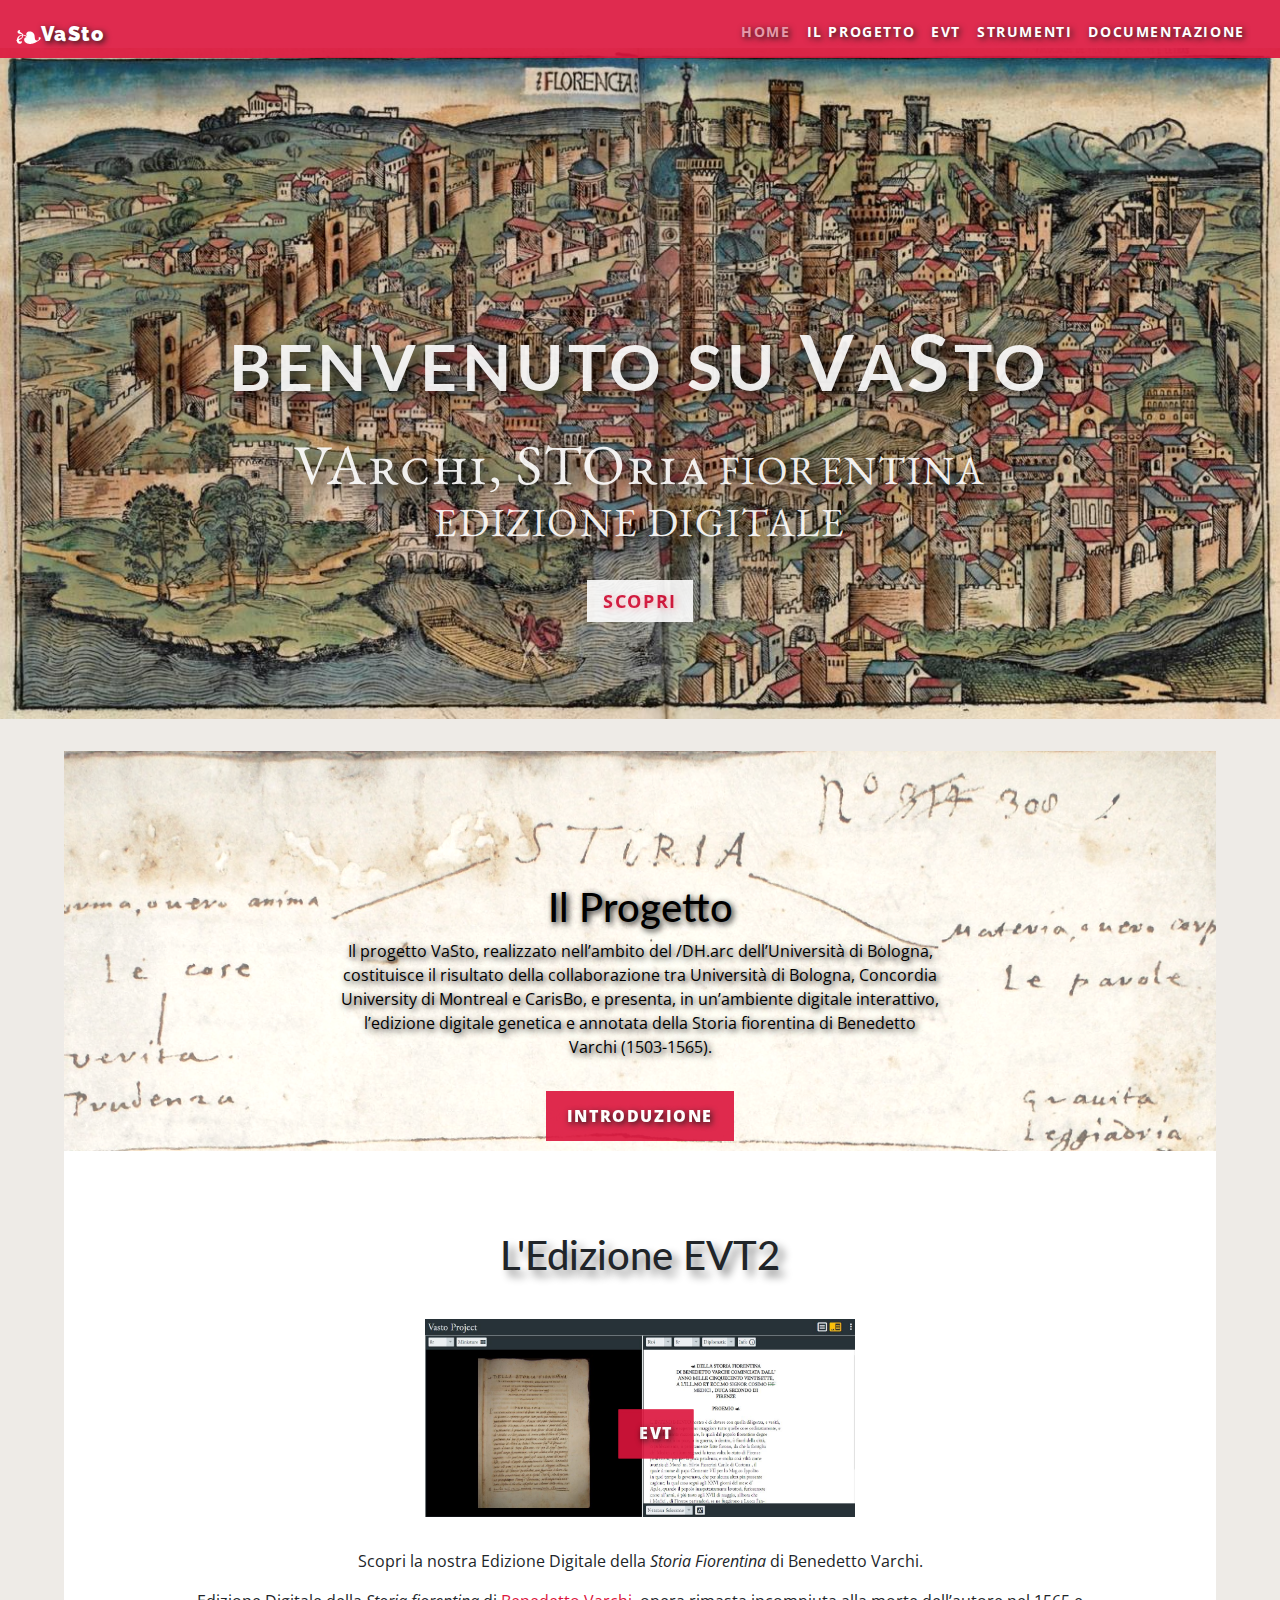
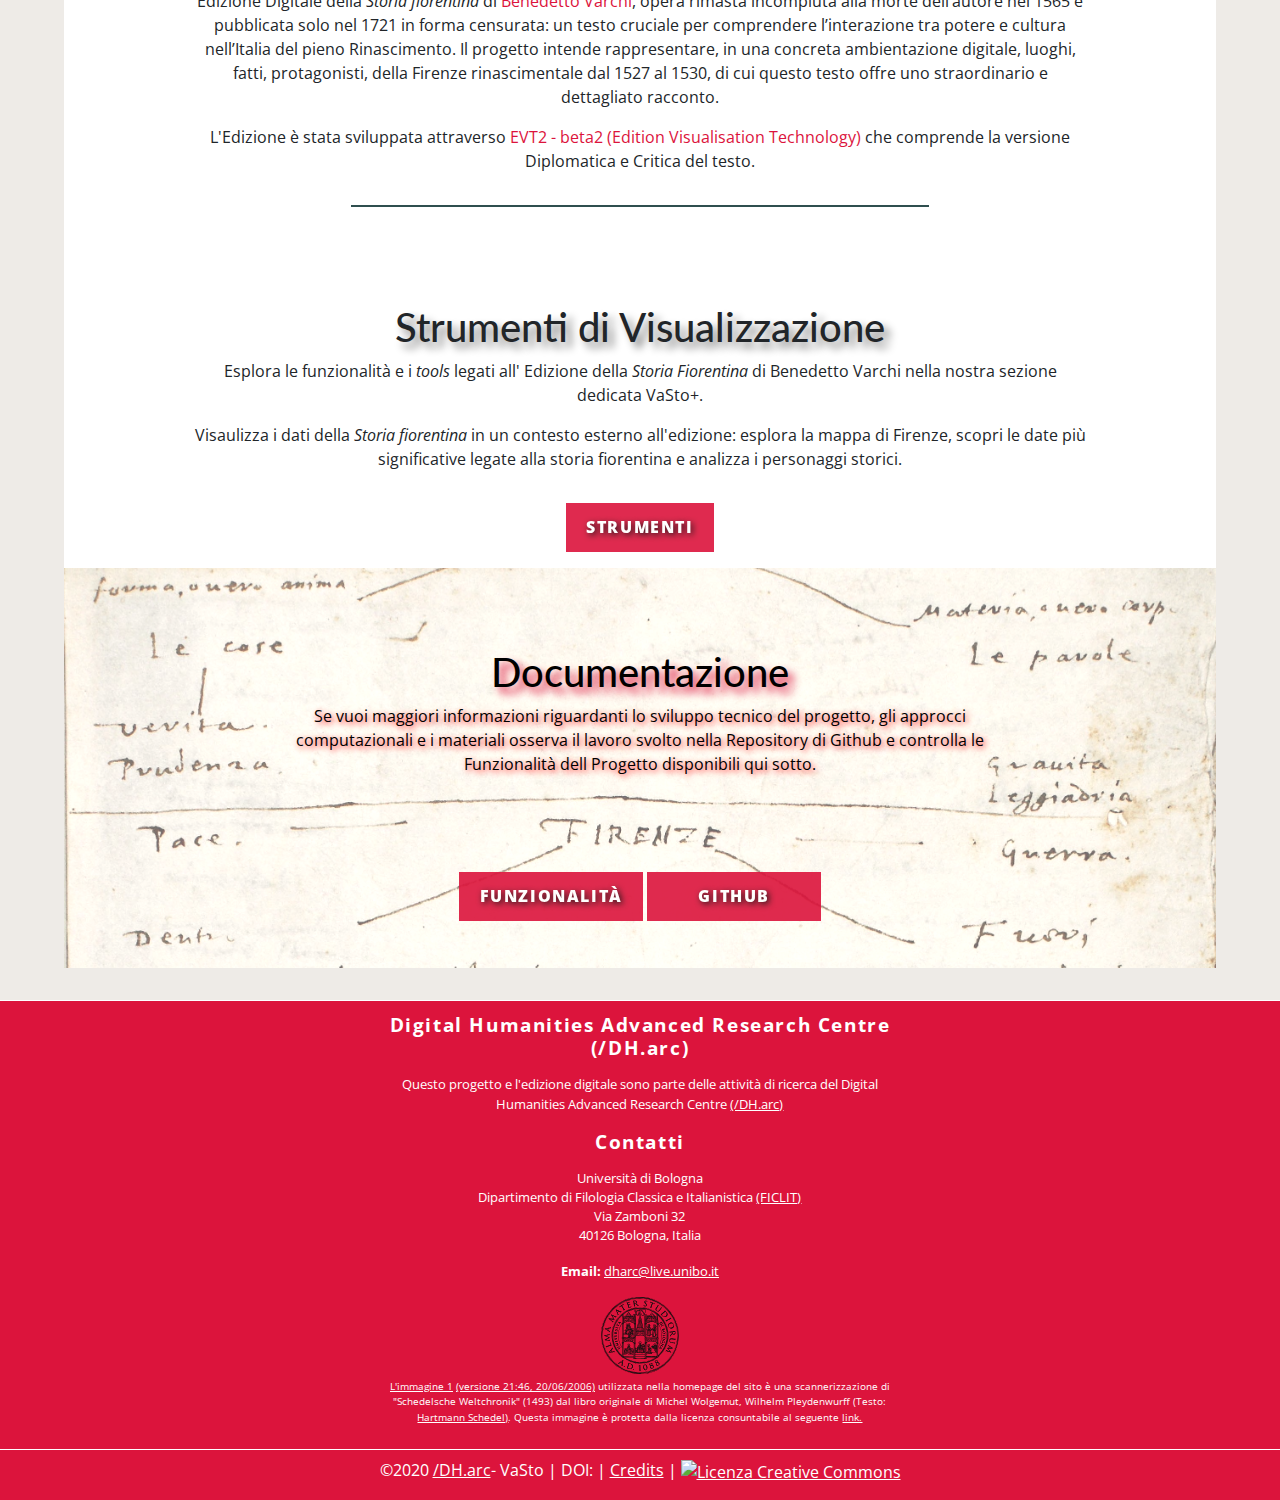
==== commit 9376ef78: "New version with instruments" ====
--- a/index.html
+++ b/index.html
@@ -45,9 +45,13 @@
                 <li class="nav-item">
                     <a class="nav-link page-scroll" href="index.html#EVT">EVT</a>
                 </li>
+                 <li class="nav-item">
+                    <a class="nav-link page-scroll" href="index.html#Strumenti">Strumenti</a>
+                </li>
                 <li class="nav-item">
                     <a class="nav-link page-scroll" href="index.html#doc">Documentazione</a>
                 </li>
+               
             </ul>
         </div>
     </nav>
@@ -83,10 +87,10 @@
     <section class="page-section" id="EVT" style="padding-top:2em;">
 <div>
     <div class="col-12 narrow text-center">
-        <h1>L'Edizione EVT2</h1>
+        <h1 style="text-shadow: .4rem .4rem .5rem #808080 !important;">L'Edizione EVT2</h1>
         <div class="container">
         <img id="evt" src="images/evt.JPG" alt=""/>
-        <a id="center" class="btn btn-secondary btn-md" href="evt2beta2/index.html" target="_blank">EVT</a>
+        <a id="center" class="btn btn-secondary btn-md" href="https://dharc-org.github.io/progetto-vasto/evt2beta2/index.html#/imgTxt?d=Storia_Fiorentina&p=fol_8r&s=Proemio&e=diplomatic&ce=critical" target="_blank">EVT</a>
         </div> 
         <p>Scopri la nostra Edizione Digitale della <em>Storia Fiorentina</em> di Benedetto Varchi.</p>
         <p class="red">Edizione Digitale della <em>Storia fiorentina</em> di <a href="http://www.treccani.it/enciclopedia/benedetto-varchi/" target="_blank">Benedetto Varchi</a>, opera rimasta incompiuta alla morte dell’autore nel 1565
@@ -98,12 +102,24 @@
     </div>
 </div>
 </section>
+<hr style="width:50%; margin-top: 2em; border: 1.5px solid darkslategrey;">
+<section class="page-section" id="strumenti" style="padding-top:2em;">
+    <div>
+        <div class="col-12 narrow text-center">
+            <h1 style="text-shadow: .4rem .4rem .5rem #808080 !important;">Strumenti di Visualizzazione</h1>
+            
+            <p>Esplora le funzionalità e i <i>tools</i> legati all' Edizione della <em>Storia Fiorentina</em> di Benedetto Varchi nella nostra sezione dedicata VaSto+.</p>
+            <p class="red">Visaulizza i dati della <em>Storia fiorentina</em> in un contesto esterno all'edizione: esplora la mappa di Firenze, scopri le date più significative legate alla storia fiorentina e analizza i personaggi storici. </p>
+            <a class="btn btn-secondary btn-md" href="Strumenti.html" target="_blank">STRUMENTI</a>
+        </div>
+    </div>
+    </section>
 
 <!--- End Overview Section -->
 <section class="page-section" id="doc" style="height: 25em; padding-top:2em;">
 
     <div class="col-12 narrow text-center">
-        <h1>Documentazione</h1>
+        <h1 style="text-shadow: .4rem .4rem .5rem  #DC143C !important;">Documentazione</h1>
         <p class="d" style="padding-bottom:4em;">Se vuoi maggiori informazioni riguardanti lo sviluppo tecnico del progetto, gli approcci computazionali e i materiali osserva il lavoro svolto nella Repository di Github e controlla le Funzionalità dell Progetto disponibili qui sotto.</p>
         <a id="right" class="btn btn-secondary btn-md" href="Funzionalità.html">Funzionalità</a>
         <a id="left" class="btn btn-secondary btn-md" href="https://github.com/ValentinaPasqual/ProgettoVasto"  target="_blank">Github</a>
--- a/style.css
+++ b/style.css
@@ -13,6 +13,7 @@
 
 h1 {
     font-family: 'Lato', sans-serif;
+
 }
 
 h2, h3{
@@ -301,6 +302,12 @@
     margin-left:5em;
     margin-right: 10em;
 }
+.strumenti{
+    background-color: rgba(231, 227, 221, 0.7);
+    margin-left:1em;
+    margin-right: 3em;
+    font-family: 'Fira Sans', sans-serif;
+}
 #Credits h1{
     color: #DC143C;
     font-size:3rem;
@@ -334,6 +341,39 @@
 #Credits a:hover {
     color:crimson;
   }
+ #Strumenti h1{
+    color: #DC143C;
+    font-size:3rem;
+    font-weight:bold;
+    font-family: 'Fira Sans', sans-serif;
+    padding-bottom: 0.5rem;
+}
+#Strumenti h2{
+    color: black;
+    font-size:1.3rem;
+    font-weight:bold;
+    font-family: 'Fira Sans', sans-serif;
+    padding-top: 0.5rem;
+    padding-bottom: 0.2rem;
+}
+
+#Strumenti p{
+    color: rgb(31, 28, 28);
+    font-size:1rem;
+    font-family: 'Fira Sans', sans-serif;
+    text-align: justify;
+    font-size: 1.2em;
+}
+#Strumenti a:link{
+    color: #DC143C;
+}
+
+#Strumenti a:visited {
+    color:crimson;
+  }
+#Strumenti a:hover {
+    color:crimson;
+  }
 #Documentation a:link{
     color: #DC143C;
 }
@@ -471,6 +511,8 @@
 
     #doc{
         height:40%;
+        color: black;
+        text-shadow: 2px 2px 6px red;
     }
     #Progetto{
     height:120%;
@@ -498,6 +540,20 @@
     }
     .credits{
         margin: 0em;
+    }
+    .strumenti{
+        margin:Oem;
+    }
+    #S{
+        margin: 0em 0em 0em 0em !important;
+        padding: 0em !important;
+      
+    }
+    .grid-container {
+        display: grid;
+        grid-template-columns: auto !important;
+        padding: 5px;
+        grid-column-gap: 0px;
     }
 }
 
@@ -592,6 +648,21 @@
     .credits{
         margin: 0em;
     }
+    .strumenti{
+        margin: 0em;
+     
+    }
+    #S{
+        margin: 0em 0em 0em 0em !important;
+        padding: 0em !important;
+      
+    }
+    .grid-container {
+        display: grid;
+        grid-template-columns: auto ;
+        padding: 5px;
+        grid-column-gap: 0px;
+    }
 }
 
 
@@ -709,6 +780,20 @@
 .credits{
     margin: 0em;
 }
+.strumenti{
+    margin:Oem;
+}
+#S{
+    margin: 0em 0em 0em 0em !important;
+    padding: 0em !important;
+  
+}
+.grid-container {
+    display: grid;
+    grid-template-columns: auto ;
+    padding: 5px;
+    grid-column-gap: 0px;
+}
 }
 @media (min-width: 1200px) { 
     .Home{
